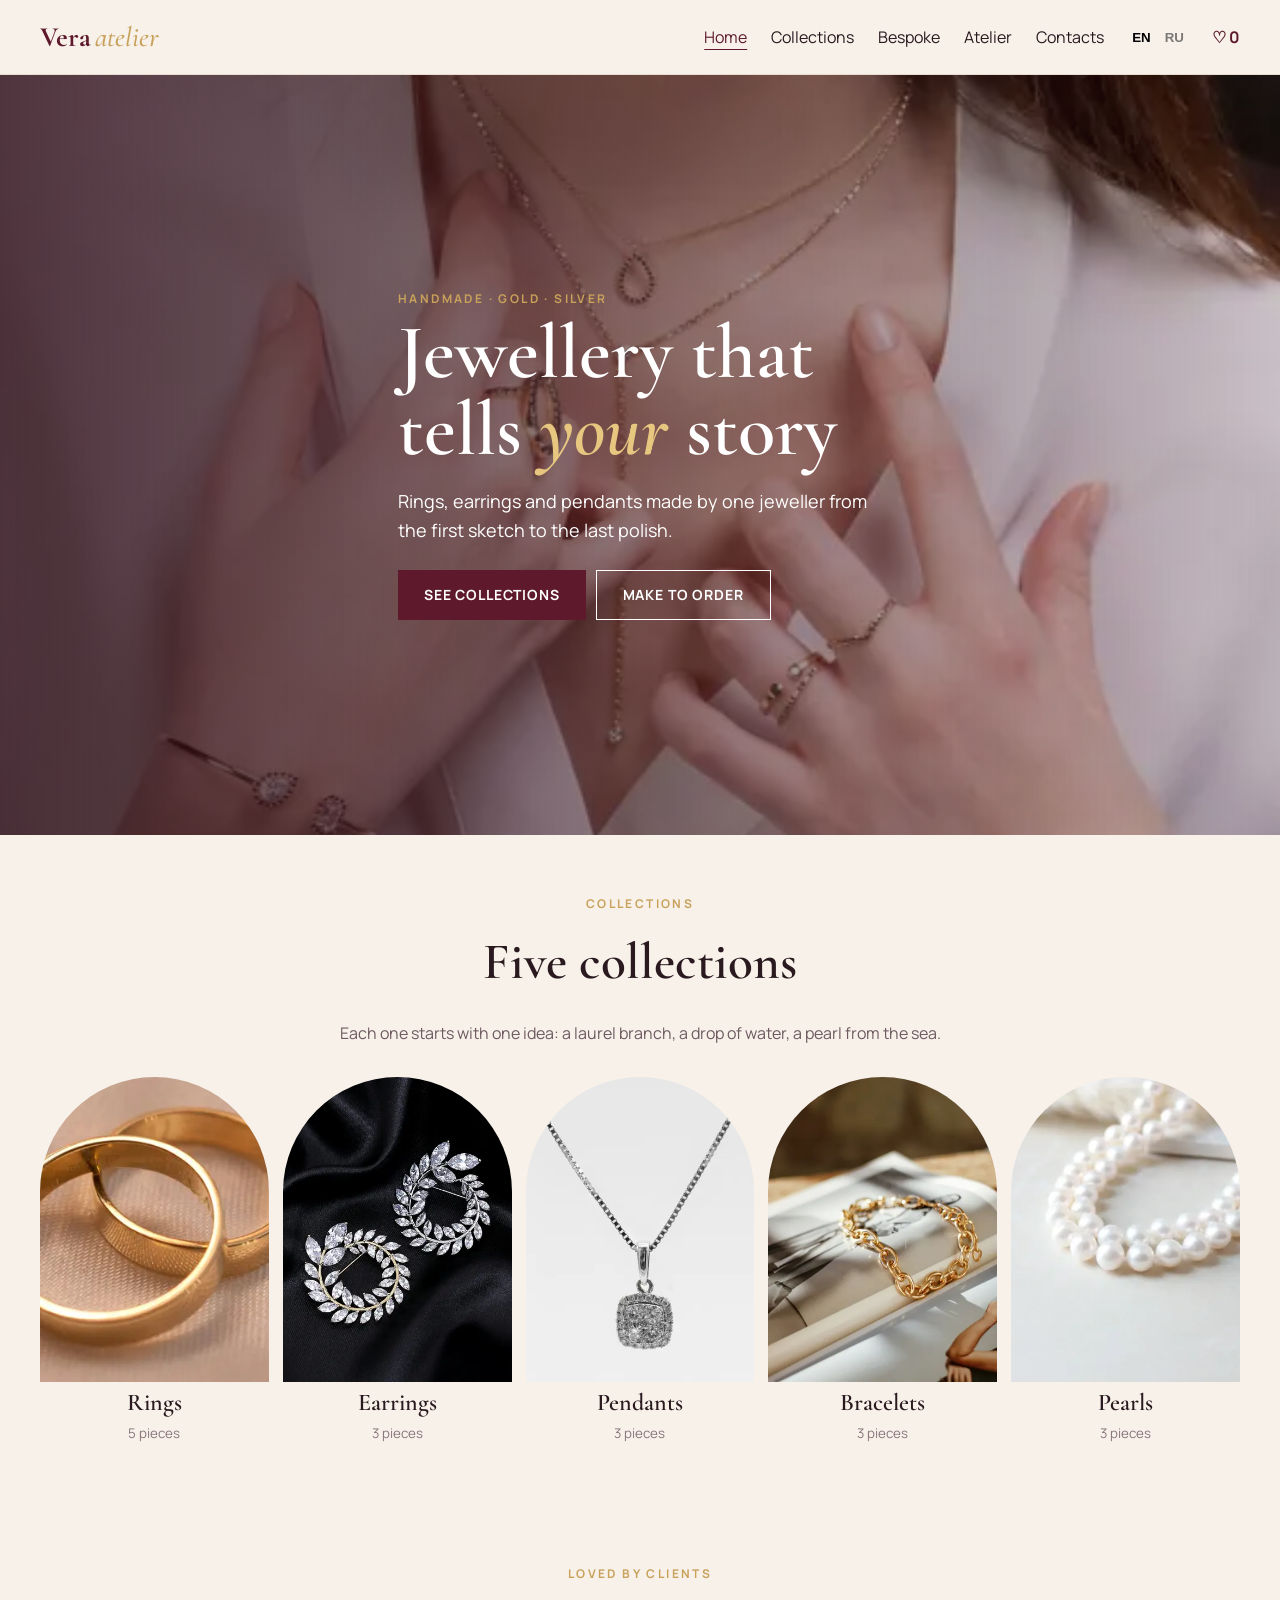
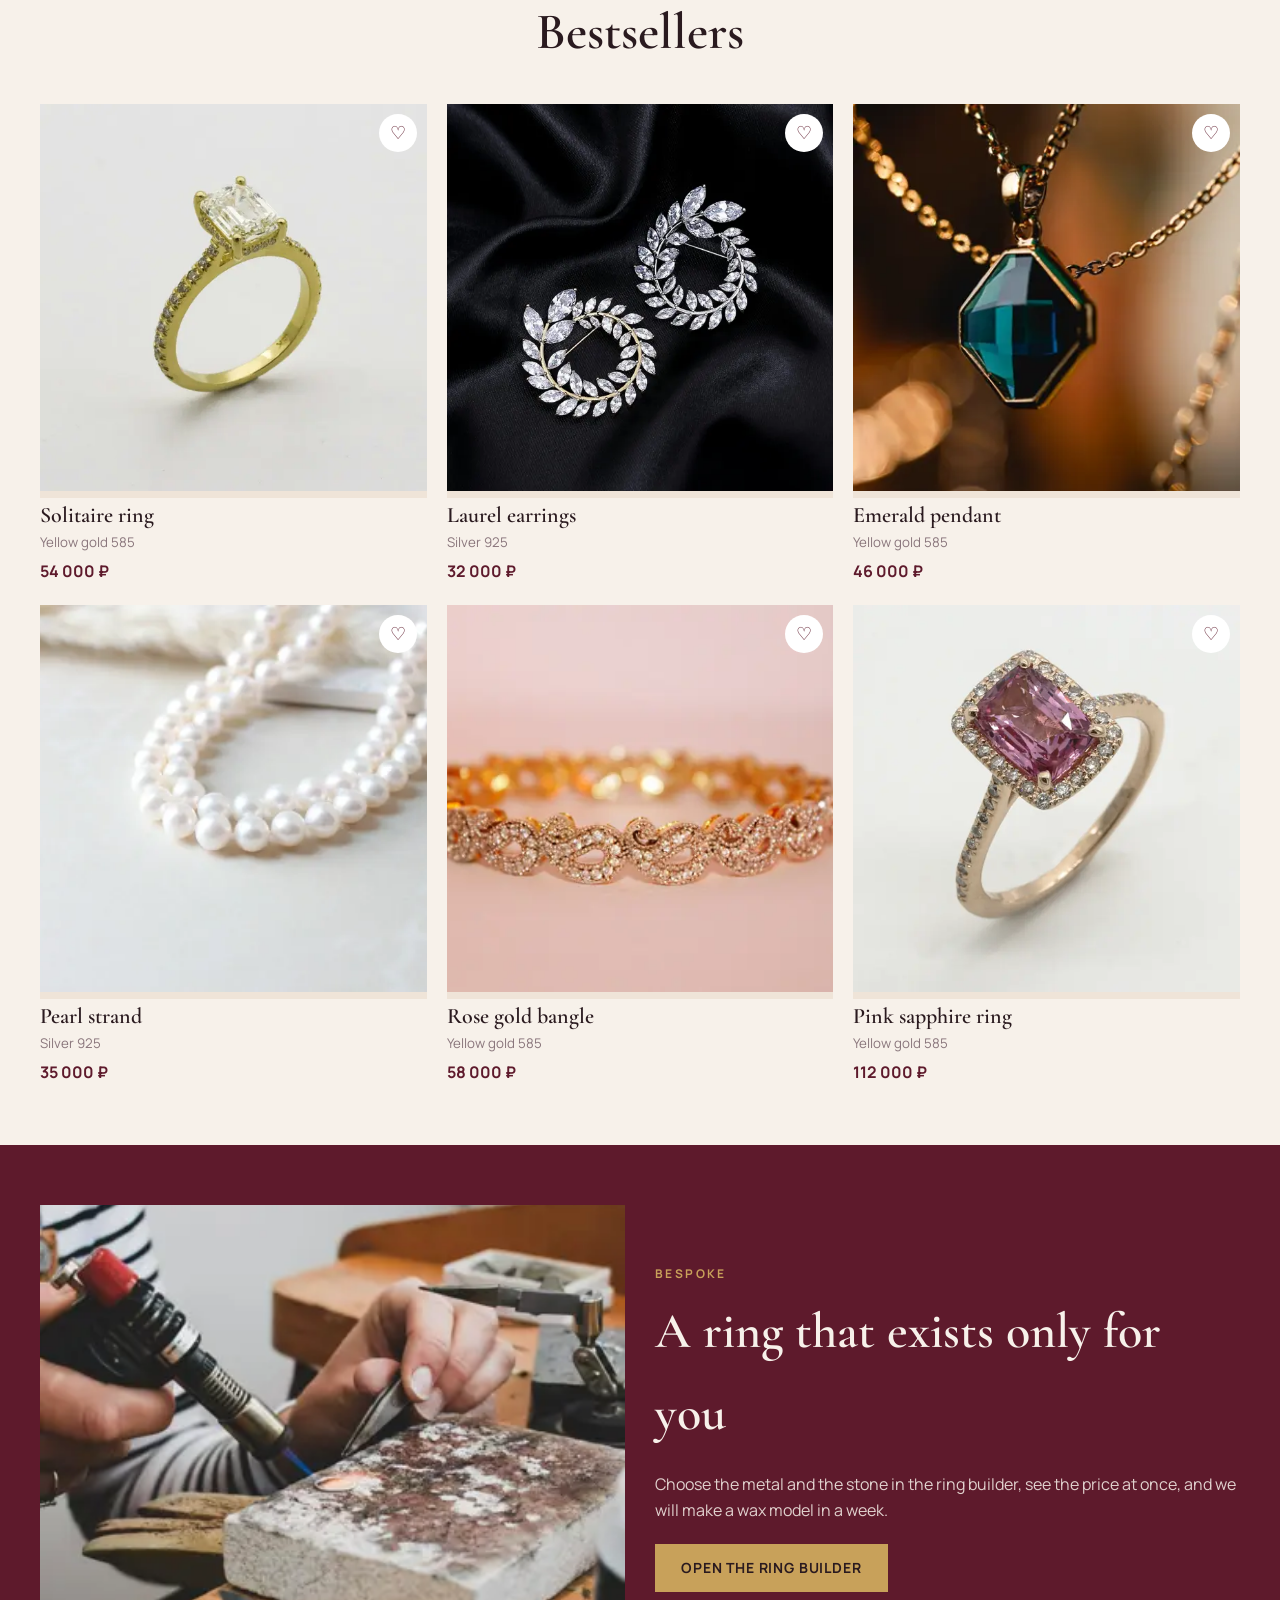
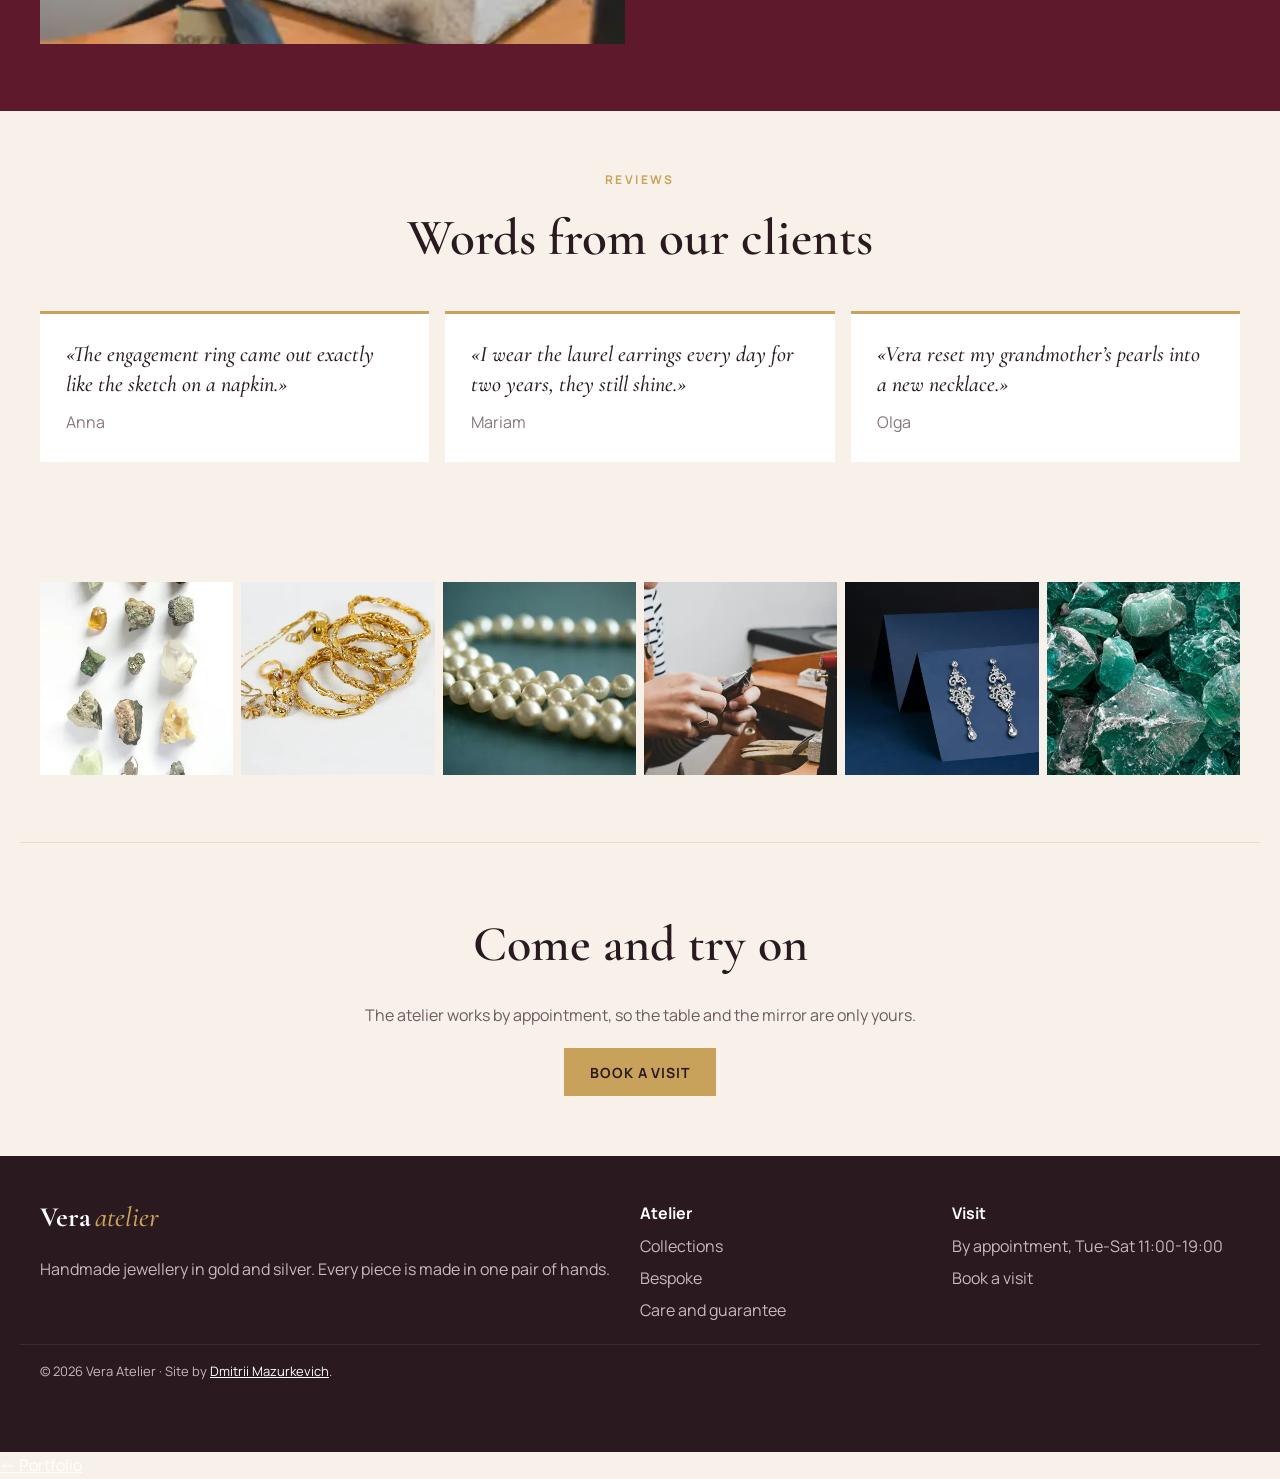
==== index.html @ b7c0e5fa "Site files, README and preview" ====
<!DOCTYPE html>
<html lang="en">
<head>
<meta charset="utf-8">
<meta name="viewport" content="width=device-width, initial-scale=1">
<meta name="robots" content="noindex">
<title data-t="k54">Vera Atelier - handmade jewellery</title>
<link rel="preconnect" href="https://fonts.googleapis.com"><link rel="preconnect" href="https://fonts.gstatic.com" crossorigin>
<link rel="stylesheet" href="https://fonts.googleapis.com/css2?family=Cormorant+Garamond:ital,wght@0,500;0,600;0,700;1,500&family=Manrope:wght@400;500;700&display=swap">
<link rel="stylesheet" href="https://dmitrii-mazurkevich.github.io/landing-page-templates/_kit/kit.css">
<link rel="stylesheet" href="style.css">
<script>(function(){var d=document.documentElement,l=null,m=location.search.match(/[?&]lang=(en|ru)/);if(m)l=m[1];if(!l){try{l=localStorage.getItem('tpl-lang');}catch(e){}}if(l!=='en'&&l!=='ru')l=/^ru/i.test(navigator.language||'')?'ru':'en';d.setAttribute('data-lang',l);if(l==='ru')d.className+=' i18n-pending';})();</script>
</head>
<body>
<header class="hd"><div class="w hd__in"><a class="logo" href="index.html">Vera<i>atelier</i></a><nav class="nav" data-nav><a href="index.html" aria-current="page"><span data-t="k55">Home</span></a><a href="collections.html"><span data-t="k56">Collections</span></a><a href="bespoke.html"><span data-t="k57">Bespoke</span></a><a href="about.html"><span data-t="k58">Atelier</span></a><a href="contacts.html"><span data-t="k59">Contacts</span></a></nav><div class="lang" role="group" aria-label="Language"><button type="button" data-lang="en" aria-pressed="true">EN</button><button type="button" data-lang="ru" aria-pressed="false">RU</button></div><a class="bag" href="collections.html" aria-label="Wishlist" data-ta="aria-label:k60">♡ <b data-fav-n>0</b></a><button class="burger" type="button" data-burger aria-expanded="false" aria-label="Menu" data-ta="aria-label:k61"><span></span></button></div></header>
<main>
<section class="hero"><div class="hero__im"><img src="img/je-engage-0.webp" srcset="img/je-engage-0-sm.webp 560w, img/je-engage-0.webp 1100w" sizes="(min-width: 900px) 40vw, 90vw" alt="" decoding="async"></div><div class="w hero__tx rv"><p class="kick" data-t="k1">handmade · gold · silver</p><h1 data-th="k2">Jewellery that tells <em>your</em> story</h1><p data-t="k3">Rings, earrings and pendants made by one jeweller from the first sketch to the last polish.</p><div class="row"><a class="btn" href="collections.html"><span data-t="k4">See collections</span></a><a class="btn btn--line" href="bespoke.html"><span data-t="k5">Make to order</span></a></div></div></section>
<section class="w sec"><div class="st"><p class="kick" data-t="k6">collections</p><h2 data-t="k7">Five collections</h2><p data-t="k8">Each one starts with one idea: a laurel branch, a drop of water, a pearl from the sea.</p></div>
  <div class="cols5"><a class="col rv" href="collections.html#rings"><img src="img/je-ring-0-sm.webp" alt="" loading="lazy" decoding="async"><b data-t="k9">Rings</b><small>5 <span data-t="k10">pieces</span></small></a><a class="col rv d1" href="collections.html#earrings"><img src="img/je-earrings-0-sm.webp" alt="" loading="lazy" decoding="async"><b data-t="k11">Earrings</b><small>3 <span data-t="k12">pieces</span></small></a><a class="col rv d2" href="collections.html#pendants"><img src="img/je-pendant-0-sm.webp" alt="" loading="lazy" decoding="async"><b data-t="k13">Pendants</b><small>3 <span data-t="k14">pieces</span></small></a><a class="col rv d3" href="collections.html#bracelets"><img src="img/je-bracelet-0-sm.webp" alt="" loading="lazy" decoding="async"><b data-t="k15">Bracelets</b><small>3 <span data-t="k16">pieces</span></small></a><a class="col rv d3" href="collections.html#pearls"><img src="img/je-pearl-0-sm.webp" alt="" loading="lazy" decoding="async"><b data-t="k17">Pearls</b><small>3 <span data-t="k18">pieces</span></small></a></div></section>
<section class="w sec"><div class="st"><p class="kick" data-t="k19">loved by clients</p><h2 data-t="k20">Bestsellers</h2></div><div class="jgrid"><a class="jc rv" href="product.html?id=r2" data-type="rings" data-metal="gold" data-price="54000"><span class="jc__im"><img src="img/je-ring-1-sm.webp" alt="" loading="lazy" decoding="async"><button type="button" data-fav="r2" aria-label="To wishlist" data-ta="aria-label:k21">♡</button></span><b data-t="k22">Solitaire ring</b><small><span data-t="k23">Yellow gold 585</span></small><em>54 000 ₽</em></a><a class="jc rv d1" href="product.html?id=e1" data-type="earrings" data-metal="silver" data-price="32000"><span class="jc__im"><img src="img/je-earrings-0-sm.webp" alt="" loading="lazy" decoding="async"><button type="button" data-fav="e1" aria-label="To wishlist" data-ta="aria-label:k24">♡</button></span><b data-t="k25">Laurel earrings</b><small><span data-t="k26">Silver 925</span></small><em>32 000 ₽</em></a><a class="jc rv d2" href="product.html?id=p2" data-type="pendants" data-metal="gold" data-price="46000"><span class="jc__im"><img src="img/je-pendant-1-sm.webp" alt="" loading="lazy" decoding="async"><button type="button" data-fav="p2" aria-label="To wishlist" data-ta="aria-label:k27">♡</button></span><b data-t="k28">Emerald pendant</b><small><span data-t="k29">Yellow gold 585</span></small><em>46 000 ₽</em></a><a class="jc rv" href="product.html?id=n1" data-type="pearls" data-metal="silver" data-price="35000"><span class="jc__im"><img src="img/je-pearl-0-sm.webp" alt="" loading="lazy" decoding="async"><button type="button" data-fav="n1" aria-label="To wishlist" data-ta="aria-label:k30">♡</button></span><b data-t="k31">Pearl strand</b><small><span data-t="k32">Silver 925</span></small><em>35 000 ₽</em></a><a class="jc rv d1" href="product.html?id=b3" data-type="bracelets" data-metal="gold" data-price="58000"><span class="jc__im"><img src="img/je-bracelet-2-sm.webp" alt="" loading="lazy" decoding="async"><button type="button" data-fav="b3" aria-label="To wishlist" data-ta="aria-label:k33">♡</button></span><b data-t="k34">Rose gold bangle</b><small><span data-t="k35">Yellow gold 585</span></small><em>58 000 ₽</em></a><a class="jc rv d2" href="product.html?id=r5" data-type="rings" data-metal="gold" data-price="112000"><span class="jc__im"><img src="img/je-engage-2-sm.webp" alt="" loading="lazy" decoding="async"><button type="button" data-fav="r5" aria-label="To wishlist" data-ta="aria-label:k36">♡</button></span><b data-t="k37">Pink sapphire ring</b><small><span data-t="k38">Yellow gold 585</span></small><em>112 000 ₽</em></a></div></section>
<section class="band"><div class="w band__in"><div class="rv"><img src="img/je-bench-1.webp" srcset="img/je-bench-1-sm.webp 560w, img/je-bench-1.webp 1100w" sizes="(min-width: 900px) 40vw, 90vw" alt="" loading="lazy" decoding="async"></div><div class="rv d1"><p class="kick" data-t="k39">bespoke</p><h2 data-t="k40">A ring that exists only for you</h2><p data-t="k41">Choose the metal and the stone in the ring builder, see the price at once, and we will make a wax model in a week.</p><a class="btn btn--gold" href="bespoke.html"><span data-t="k42">Open the ring builder</span></a></div></div></section>
<section class="w sec"><div class="st"><p class="kick" data-t="k43">reviews</p><h2 data-t="k44">Words from our clients</h2></div><div class="revs"><blockquote class="rv"><p data-t="k45">«The engagement ring came out exactly like the sketch on a napkin.»</p><cite><span data-t="k46">Anna</span></cite></blockquote><blockquote class="rv d1"><p data-t="k47">«I wear the laurel earrings every day for two years, they still shine.»</p><cite><span data-t="k48">Mariam</span></cite></blockquote><blockquote class="rv d2"><p data-t="k49">«Vera reset my grandmother’s pearls into a new necklace.»</p><cite><span data-t="k50">Olga</span></cite></blockquote></div></section>
<section class="w sec"><div class="insta"><div class="rv"><img src="img/je-gems-0-sm.webp" alt="" loading="lazy" decoding="async"></div><div class="rv d1"><img src="img/je-ring-2-sm.webp" alt="" loading="lazy" decoding="async"></div><div class="rv d2"><img src="img/je-pearl-1-sm.webp" alt="" loading="lazy" decoding="async"></div><div class="rv"><img src="img/je-bench-0-sm.webp" alt="" loading="lazy" decoding="async"></div><div class="rv d1"><img src="img/je-earrings-2-sm.webp" alt="" loading="lazy" decoding="async"></div><div class="rv d2"><img src="img/je-gems-1-sm.webp" alt="" loading="lazy" decoding="async"></div></div></section>
<section class="w cta rv"><h2 data-t="k51">Come and try on</h2><p data-t="k52">The atelier works by appointment, so the table and the mirror are only yours.</p><button class="btn btn--gold" type="button" data-open="#visit"><span data-t="k53">Book a visit</span></button></section></main>
<footer class="ft"><div class="w ft__in"><div><a class="logo" href="index.html">Vera<i>atelier</i></a><p data-t="k62">Handmade jewellery in gold and silver. Every piece is made in one pair of hands.</p></div>
  <div><b data-t="k63">Atelier</b><a href="collections.html"><span data-t="k64">Collections</span></a><a href="bespoke.html"><span data-t="k65">Bespoke</span></a><a href="about.html#care"><span data-t="k66">Care and guarantee</span></a></div>
  <div><b data-t="k67">Visit</b><span><span data-t="k68">By appointment, Tue-Sat 11:00-19:00</span></span><a href="contacts.html"><span data-t="k69">Book a visit</span></a></div></div>
  <div class="w ft__cp">© 2026 Vera Atelier · <span data-th="k70">Site by <a href="https://github.com/dmitrii-mazurkevich">Dmitrii Mazurkevich</a>.</span></div></footer>
<dialog class="mdl" id="visit"><div class="mdl__in"><button class="mdl__x" type="button" data-close aria-label="×">×</button><p class="mdl__t" data-t="k71">Book a visit to the atelier</p><p class="mdl__s" data-t="k72">We will call back and pick a time. You can try on any piece from the collections.</p><form class="fm" data-form><div class="fm" data-hide-sent><label><span><span data-t="k73">Phone, Telegram or email</span> *</span><input name="c" required></label><label><span><span data-t="k74">Comment</span> <small><span data-t="k75">optional</span></small></span><textarea name="m" rows="3"></textarea></label><button class="btn" type="submit"><span data-t="k76">Book</span></button></div><p data-ok hidden><span data-t="k77">Thank you! Your request has been received.</span></p></form></div></dialog>
<div class="toast" data-toast role="status"></div>
<a class="pf-back" href="https://github.com/dmitrii-mazurkevich"><span data-t="k78">← Portfolio</span></a>
<script>window.TPL_RU = {"k1":"ручная работа · золото · серебро","k2":"Украшения, которые рассказывают <em>вашу</em> историю","k3":"Кольца, серьги и подвески, которые делает один мастер от первого эскиза до последней полировки.","k4":"Смотреть коллекции","k5":"Сделать на заказ","k6":"коллекции","k7":"Пять коллекций","k8":"Каждая начинается с одной идеи: лавровой ветви, капли воды, жемчужины из моря.","k9":"Кольца","k10":"изделий","k11":"Серьги","k12":"изделий","k13":"Подвески","k14":"изделий","k15":"Браслеты","k16":"изделий","k17":"Жемчуг","k18":"изделий","k19":"любимое клиентами","k20":"Бестселлеры","k21":"В избранное","k22":"Кольцо-солитер","k23":"Жёлтое золото 585","k24":"В избранное","k25":"Серьги «Лавр»","k26":"Серебро 925","k27":"В избранное","k28":"Подвеска с изумрудом","k29":"Жёлтое золото 585","k30":"В избранное","k31":"Нить жемчуга","k32":"Серебро 925","k33":"В избранное","k34":"Браслет из розового золота","k35":"Жёлтое золото 585","k36":"В избранное","k37":"Кольцо с розовым сапфиром","k38":"Жёлтое золото 585","k39":"на заказ","k40":"Кольцо, которое существует только для вас","k41":"Выберите металл и камень в конструкторе, сразу увидите цену, а через неделю мы сделаем восковую модель.","k42":"Открыть конструктор кольца","k43":"отзывы","k44":"Слова наших клиентов","k45":"«Помолвочное кольцо получилось точно как эскиз на салфетке.»","k46":"Анна","k47":"«Ношу серьги «Лавр» каждый день два года, они всё так же блестят.»","k48":"Мариам","k49":"«Вера пересобрала бабушкин жемчуг в новое колье.»","k50":"Ольга","k51":"Приходите примерить","k52":"Мастерская работает по записи, поэтому стол и зеркало только ваши.","k53":"Записаться","k54":"Vera Atelier - украшения ручной работы","k55":"Главная","k56":"Коллекции","k57":"На заказ","k58":"Мастерская","k59":"Контакты","k60":"Избранное","k61":"Меню","k62":"Ювелирные украшения ручной работы из золота и серебра. Каждое изделие делают одни руки.","k63":"Мастерская","k64":"Коллекции","k65":"На заказ","k66":"Уход и гарантия","k67":"Приходите","k68":"По записи, Вт-Сб 11:00-19:00","k69":"Записаться","k70":"Сайт сделал <a href=\"https://github.com/dmitrii-mazurkevich\">Дмитрий Мазуркевич</a>.","k71":"Запись в мастерскую","k72":"Перезвоним и подберём время. Можно примерить любое изделие из коллекций.","k73":"Телефон, Telegram или почта","k74":"Комментарий","k75":"необязательно","k76":"Записаться","k77":"Спасибо! Заявка принята.","k78":"← Портфолио"};window.JW = [{"id":"r1","img":"je-ring-0","type":"rings","metal":"gold","en":"Twin wedding bands","ru":"Парные обручальные кольца","price":68000},{"id":"r2","img":"je-ring-1","type":"rings","metal":"gold","en":"Solitaire ring","ru":"Кольцо-солитер","price":54000},{"id":"r3","img":"je-ring-2","type":"rings","metal":"gold","en":"Stack of thin rings","ru":"Набор тонких колец","price":26000},{"id":"r4","img":"je-engage-1","type":"rings","metal":"white","en":"Halo ring","ru":"Кольцо с ореолом","price":89000},{"id":"r5","img":"je-engage-2","type":"rings","metal":"gold","en":"Pink sapphire ring","ru":"Кольцо с розовым сапфиром","price":112000},{"id":"e1","img":"je-earrings-0","type":"earrings","metal":"silver","en":"Laurel earrings","ru":"Серьги «Лавр»","price":32000},{"id":"e2","img":"je-earrings-1","type":"earrings","metal":"silver","en":"Drop earrings with stones","ru":"Серьги-капли с камнями","price":41000},{"id":"e3","img":"je-earrings-2","type":"earrings","metal":"silver","en":"Chandelier earrings","ru":"Серьги-люстры","price":38000},{"id":"p1","img":"je-pendant-0","type":"pendants","metal":"silver","en":"Square pendant","ru":"Квадратная подвеска","price":18000},{"id":"p2","img":"je-pendant-1","type":"pendants","metal":"gold","en":"Emerald pendant","ru":"Подвеска с изумрудом","price":46000},{"id":"p3","img":"je-pendant-2","type":"pendants","metal":"silver","en":"Heart pendant","ru":"Подвеска-сердце","price":12000},{"id":"b1","img":"je-bracelet-0","type":"bracelets","metal":"gold","en":"Chain bracelet","ru":"Браслет-цепь","price":39000},{"id":"b2","img":"je-bracelet-1","type":"bracelets","metal":"gold","en":"Thin gold bracelet","ru":"Тонкий золотой браслет","price":24000},{"id":"b3","img":"je-bracelet-2","type":"bracelets","metal":"gold","en":"Rose gold bangle","ru":"Браслет из розового золота","price":58000},{"id":"n1","img":"je-pearl-0","type":"pearls","metal":"silver","en":"Pearl strand","ru":"Нить жемчуга","price":35000},{"id":"n2","img":"je-pearl-1","type":"pearls","metal":"silver","en":"Double pearl necklace","ru":"Двойное жемчужное колье","price":63000},{"id":"n3","img":"je-pearl-2","type":"pearls","metal":"gold","en":"Pearl necklace in a gift box","ru":"Жемчужное колье в шкатулке","price":49000}];</script>
<script src="https://dmitrii-mazurkevich.github.io/landing-page-templates/_kit/kit.js" defer></script>
<script src="site.js" defer></script>
</body>
</html>
---- style.css ----
body { margin: 0; background: #F7F1EA; color: #2A1A1F; font: 400 16px/1.65 Manrope, sans-serif; } h1, h2, h3 { font-family: "Cormorant Garamond", serif; font-weight: 600; margin: 0; }
.w { max-width: 1200px; margin: 0 auto; padding-inline: 20px; } a { color: inherit; }
.hd { position: sticky; top: 0; z-index: 30; background: rgba(247,241,234,.94); backdrop-filter: blur(8px); border-bottom: 1px solid #E7DCCF; } .hd__in { display: flex; align-items: center; gap: 22px; min-height: 74px; position: relative; }
.logo { font: 700 28px "Cormorant Garamond"; text-decoration: none; color: #5E1A2C; } .logo i { font-weight: 500; color: #C8A15A; margin-left: 4px; } .nav { display: none; gap: 24px; margin-left: auto; } .nav a { text-decoration: none; } .nav a:hover, .nav a[aria-current] { color: #5E1A2C; text-decoration: underline; text-underline-offset: 6px; }
.lang { display: flex; gap: 2px; margin-left: auto; } .lang button { border: 0; background: none; opacity: .5; font-weight: 700; cursor: pointer; } .lang button[aria-pressed="true"] { opacity: 1; } .bag { text-decoration: none; font-weight: 700; color: #5E1A2C; }
.burger { width: 42px; height: 42px; border: 1px solid #5E1A2C; background: none; display: grid; place-items: center; cursor: pointer; } .burger span { width: 16px; height: 2px; background: #5E1A2C; box-shadow: 0 5px 0 #5E1A2C, 0 -5px 0 #5E1A2C; }
@media (min-width: 960px) { .nav { display: flex; } .lang { margin-left: 0; } .burger { display: none; } } @media (max-width: 959px) { .nav.is-open { display: grid; position: absolute; top: 100%; left: 0; right: 0; background: #F7F1EA; padding: 16px 20px; } }
.btn { display: inline-flex; align-items: center; justify-content: center; min-height: 48px; padding: 0 26px; border: 0; background: #5E1A2C; color: #fff; text-decoration: none; font: 700 14px Manrope; letter-spacing: .06em; text-transform: uppercase; cursor: pointer; transition: transform .2s, background .2s; } .btn:hover { transform: translateY(-2px); background: #7A2539; }
.btn--line { background: transparent; color: #5E1A2C; border: 1px solid #5E1A2C; } .btn--line:hover { background: #5E1A2C; color: #fff; } .btn--gold { background: #C8A15A; color: #2A1A1F; } .btn--gold:hover { background: #D9B46C; }
.kick { font: 700 12px Manrope; letter-spacing: .2em; text-transform: uppercase; color: #C8A15A; margin: 0 0 8px; }
.hero { position: relative; min-height: min(86vh, 760px); display: grid; align-items: center; isolation: isolate; color: #fff; overflow: hidden; } .hero__im { position: absolute; inset: 0; z-index: -1; } .hero__im img { width: 100%; height: 100%; object-fit: cover; animation: zoom 16s ease-out both; } .hero__im::after { content: ""; position: absolute; inset: 0; background: linear-gradient(90deg, rgba(42,10,20,.82), rgba(42,10,20,.2)); }
@keyframes zoom { from { transform: scale(1.12); } } .hero h1 { font-size: clamp(42px, 6vw, 84px); line-height: 1; max-width: 13ch; margin-bottom: 16px; } .hero h1 em { color: #E7C680; } .hero p:not(.kick) { max-width: 44ch; font-size: 18px; margin-bottom: 24px; } .row { display: flex; flex-wrap: wrap; gap: 10px; } .hero .btn--line { color: #fff; border-color: #fff; }
.sec { padding-block: 60px; } .st { text-align: center; max-width: 640px; margin: 0 auto 30px; } .st h2 { font-size: clamp(32px, 4vw, 52px); } .st p:not(.kick) { color: #6E5A60; }
.cols5 { display: grid; gap: 14px; grid-template-columns: repeat(2, 1fr); } @media (min-width: 900px) { .cols5 { grid-template-columns: repeat(5, 1fr); } } .col { text-decoration: none; text-align: center; display: grid; gap: 6px; } .col img { width: 100%; aspect-ratio: 3 / 4; object-fit: cover; border-radius: 200px 200px 0 0; transition: transform .6s, border-radius .6s; } .col:hover img { transform: translateY(-6px); border-radius: 0; } .col b { font: 600 24px "Cormorant Garamond"; } .col small { color: #8A767C; }
.jgrid { display: grid; gap: 20px; grid-template-columns: repeat(2, minmax(0, 1fr)); } @media (min-width: 900px) { .jgrid { grid-template-columns: repeat(3, minmax(0, 1fr)); } }
.jc { text-decoration: none; display: grid; gap: 4px; } .jc[hidden] { display: none; } .jc__im { position: relative; overflow: hidden; background: #EFE4D8; } .jc__im img { width: 100%; aspect-ratio: 1; object-fit: cover; transition: transform .8s; } .jc:hover .jc__im img { transform: scale(1.07); }
.jc__im button { position: absolute; top: 10px; right: 10px; width: 38px; height: 38px; border-radius: 50%; border: 0; background: #fff; color: #5E1A2C; font-size: 18px; cursor: pointer; } .jc__im button[aria-pressed="true"] { background: #5E1A2C; color: #fff; } .jc b { font: 600 22px "Cormorant Garamond"; } .jc small { color: #8A767C; } .jc em { font-style: normal; font-weight: 700; color: #5E1A2C; }
.band { background: #5E1A2C; color: #F7F1EA; } .band__in { display: grid; gap: 30px; align-items: center; padding-block: 60px; } @media (min-width: 900px) { .band__in { grid-template-columns: 1fr 1fr; } } .band img { width: 100%; aspect-ratio: 4 / 3; object-fit: cover; } .band h2 { font-size: clamp(32px, 4vw, 50px); margin-bottom: 12px; } .band p:not(.kick) { opacity: .85; margin-bottom: 20px; }
.revs { display: grid; gap: 16px; } @media (min-width: 900px) { .revs { grid-template-columns: repeat(3, 1fr); } } .revs blockquote { margin: 0; background: #fff; padding: 26px; border-top: 3px solid #C8A15A; } .revs p { font: 500 italic 22px/1.35 "Cormorant Garamond"; margin: 0 0 10px; } .revs cite { font-style: normal; color: #8A767C; }
.insta { display: grid; gap: 8px; grid-template-columns: repeat(3, 1fr); } @media (min-width: 900px) { .insta { grid-template-columns: repeat(6, 1fr); } } .insta div { overflow: hidden; } .insta img { width: 100%; aspect-ratio: 1; object-fit: cover; transition: transform .6s, filter .6s; } .insta div:hover img { transform: scale(1.1); filter: saturate(1.3); }
.cta { text-align: center; padding-block: 60px; border-top: 1px solid #E7DCCF; } .cta h2 { font-size: clamp(32px, 4vw, 50px); } .cta p { color: #6E5A60; margin-bottom: 20px; }
.phead { background: #5E1A2C; color: #F7F1EA; padding-block: 56px; text-align: center; } .phead h1 { font-size: clamp(40px, 5vw, 64px); } .phead p { opacity: .85; max-width: 56ch; margin: 8px auto 0; }
.fbar { display: flex; flex-wrap: wrap; gap: 12px; justify-content: space-between; margin-bottom: 22px; } .chips { display: flex; flex-wrap: wrap; gap: 6px; } .chips button { border: 1px solid #5E1A2C; background: none; padding: 7px 14px; cursor: pointer; font: 600 14px Manrope; color: #5E1A2C; } .chips button[aria-pressed="true"] { background: #5E1A2C; color: #fff; }
.fbar__r { display: flex; flex-wrap: wrap; gap: 10px; align-items: center; } .fbar select { padding: 9px; border: 1px solid #D9CBBE; background: #fff; font: inherit; } .chk { display: flex; gap: 6px; align-items: center; } .none { text-align: center; color: #8A767C; }
.crumbs { display: flex; flex-wrap: wrap; gap: 6px; padding-top: 18px; font-size: 14px; color: #8A767C; } .crumbs a { text-decoration: none; } .crumbs a::after { content: " /"; }
.pp { display: grid; gap: 30px; padding-block: 20px 40px; } @media (min-width: 900px) { .pp { grid-template-columns: 1.1fr 1fr; } } .pp__gal { display: grid; gap: 14px; } .pp__im img { width: 100%; aspect-ratio: 1; object-fit: cover; } .pp__ring { display: grid; justify-items: center; background: #fff; padding: 14px; } .pp__ring small { color: #8A767C; }
.ring { width: 200px; height: 200px; } .pp__info { display: grid; gap: 14px; align-content: start; } .pp__info h1 { font-size: clamp(34px, 4vw, 52px); line-height: 1.05; } .pp__pr { font: 700 26px Manrope; color: #5E1A2C; margin: 0; transition: transform .3s; } .pp__pr.bump { transform: scale(1.08); } .pp__d { color: #6E5A60; margin: 0; }
.opt { display: grid; gap: 6px; } .opt__v { display: flex; flex-wrap: wrap; gap: 6px; } .opt__v button { border: 1px solid #D9CBBE; background: #fff; padding: 8px 12px; cursor: pointer; font: 600 14px Manrope; transition: .2s; } .opt__v button[aria-pressed="true"] { border-color: #5E1A2C; background: #5E1A2C; color: #fff; } .opt[hidden] { display: none; }
.eng { display: grid; gap: 6px; } .eng input { padding: 11px; border: 1px solid #D9CBBE; font: italic 500 20px "Cormorant Garamond"; }
.acc details { border-bottom: 1px solid #E7DCCF; padding: 12px 0; } .acc summary { cursor: pointer; font-weight: 700; } .acc p { color: #6E5A60; margin: 8px 0 0; }
.builder { display: grid; gap: 30px; grid-template-columns: minmax(0, 1fr); } @media (min-width: 900px) { .builder { grid-template-columns: 1fr 1fr; align-items: start; } } .builder__prev { position: sticky; top: 100px; background: #fff; display: grid; justify-items: center; padding: 30px; } .builder__prev .ring { width: min(340px, 80vw); height: auto; transition: transform .4s; } .builder__prev:hover .ring { transform: rotate(-6deg) scale(1.03); }
.builder__pr { font: 700 30px Manrope; color: #5E1A2C; margin: 10px 0 0; } .builder__f { display: grid; gap: 18px; }
.steps { display: grid; gap: 14px; } @media (min-width: 900px) { .steps { grid-template-columns: repeat(4, 1fr); } } .steps div { background: #fff; padding: 22px; border-top: 3px solid #C8A15A; display: grid; gap: 6px; transition: transform .3s; } .steps div:hover { transform: translateY(-5px); } .steps b { font: 600 24px "Cormorant Garamond"; } .steps span { color: #6E5A60; }
.split { display: grid; gap: 30px; align-items: center; } @media (min-width: 900px) { .split { grid-template-columns: 1fr 1fr; } } .split img { width: 100%; aspect-ratio: 4 / 3; object-fit: cover; } .split h2 { font-size: clamp(30px, 3.6vw, 46px); margin-bottom: 12px; } .split p { color: #6E5A60; } .map-frame { width: 100%; height: 380px; border: 0; }
.gal3 { display: grid; gap: 12px; } @media (min-width: 760px) { .gal3 { grid-template-columns: repeat(3, 1fr); } } .gal3 img { width: 100%; aspect-ratio: 4 / 5; object-fit: cover; }
.fm { display: grid; gap: 12px; } .fm label { display: grid; gap: 4px; font-size: 14px; font-weight: 600; } .fm input, .fm textarea, .fm select { font: inherit; padding: 11px 12px; border: 1px solid #D9CBBE; background: #fff; width: 100%; } .fm small { font-weight: 400; color: #8A767C; } .is-sent [data-hide-sent] { display: none; }
.toast { position: fixed; left: 50%; bottom: 22px; transform: translate(-50%, 20px); background: #5E1A2C; color: #fff; padding: 12px 18px; opacity: 0; transition: .3s; z-index: 90; pointer-events: none; } .toast.on { opacity: 1; transform: translate(-50%, 0); }
.ft { background: #2A1A1F; color: #C9B8BC; } .ft__in { display: grid; gap: 24px; padding-block: 44px 20px; } @media (min-width: 900px) { .ft__in { grid-template-columns: 2fr 1fr 1fr; } } .ft__in > div { display: grid; gap: 6px; align-content: start; } .ft b { color: #fff; } .ft a { text-decoration: none; } .ft .logo { color: #fff; } .ft__cp { border-top: 1px solid #3E2A30; padding-block: 16px 70px; font-size: 13px; } .ft__cp a { color: #fff; text-decoration: underline; } .pf-back { color: #fff !important; }
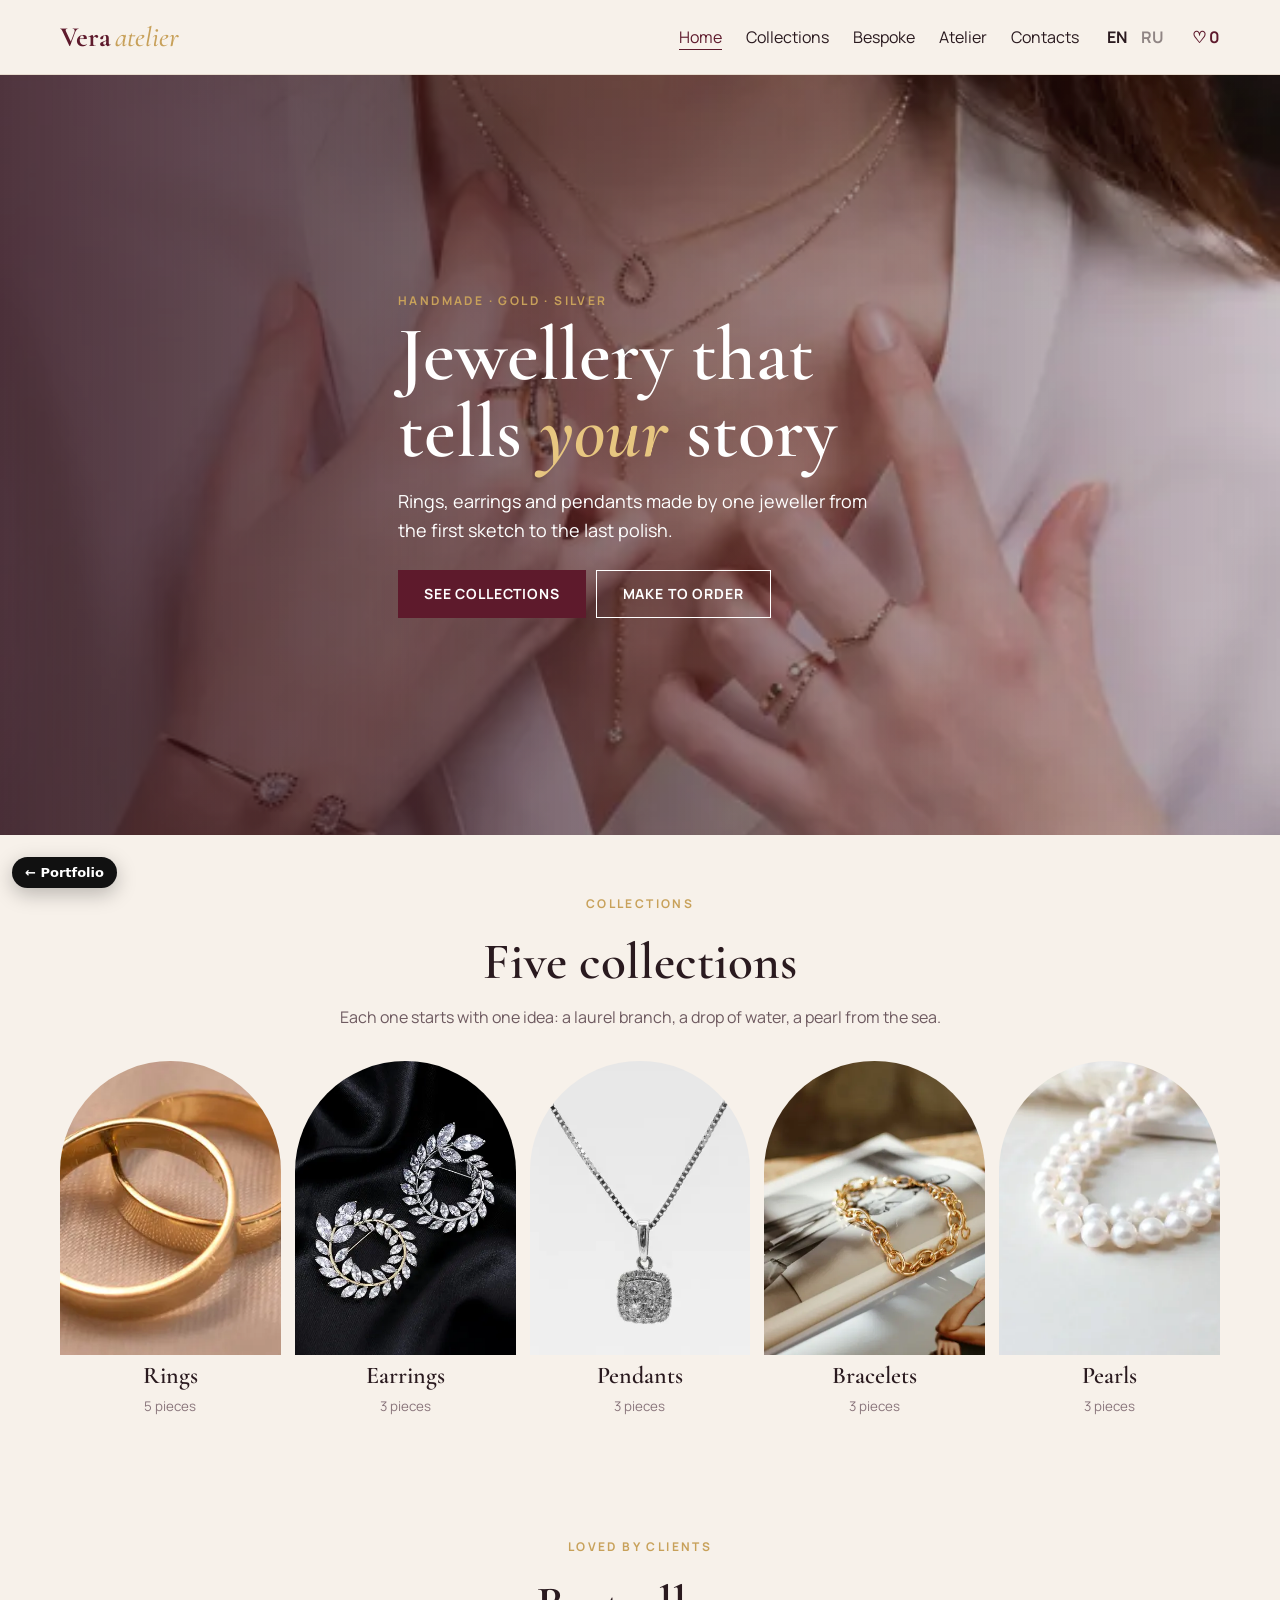
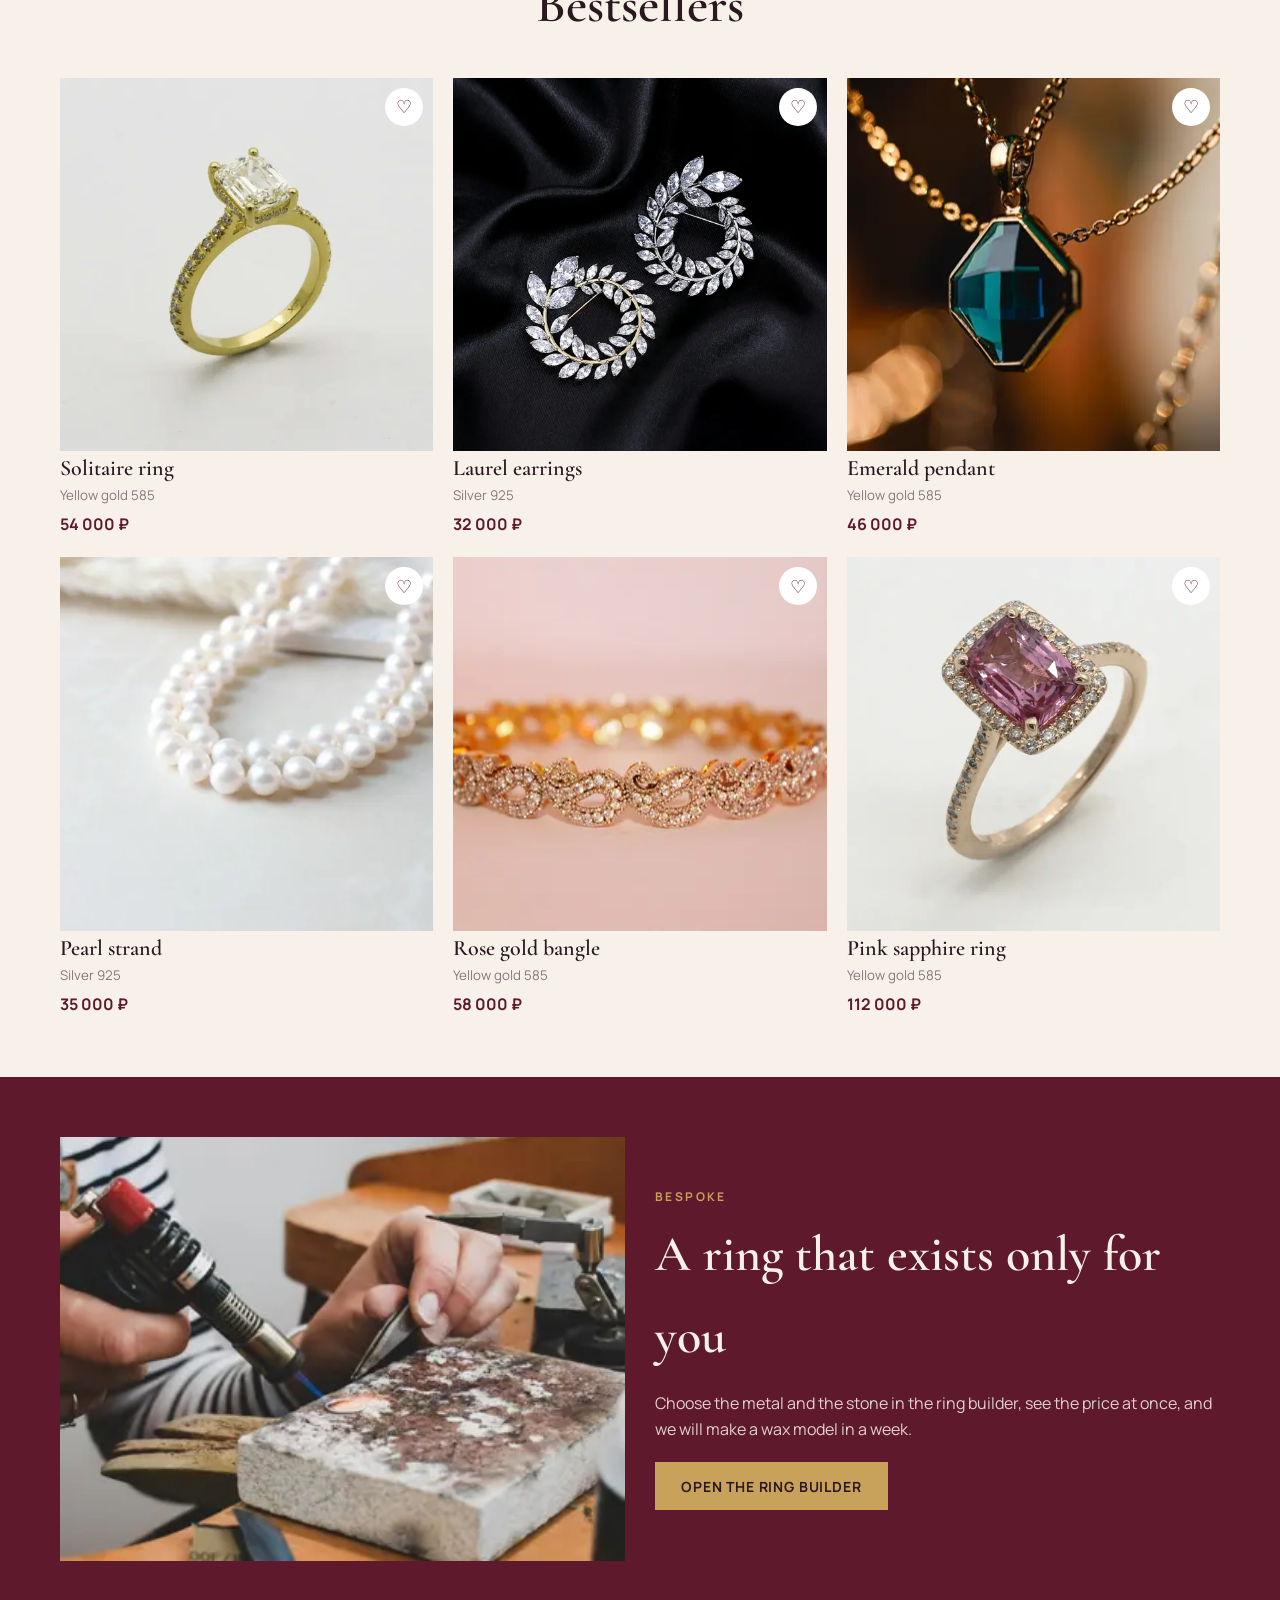
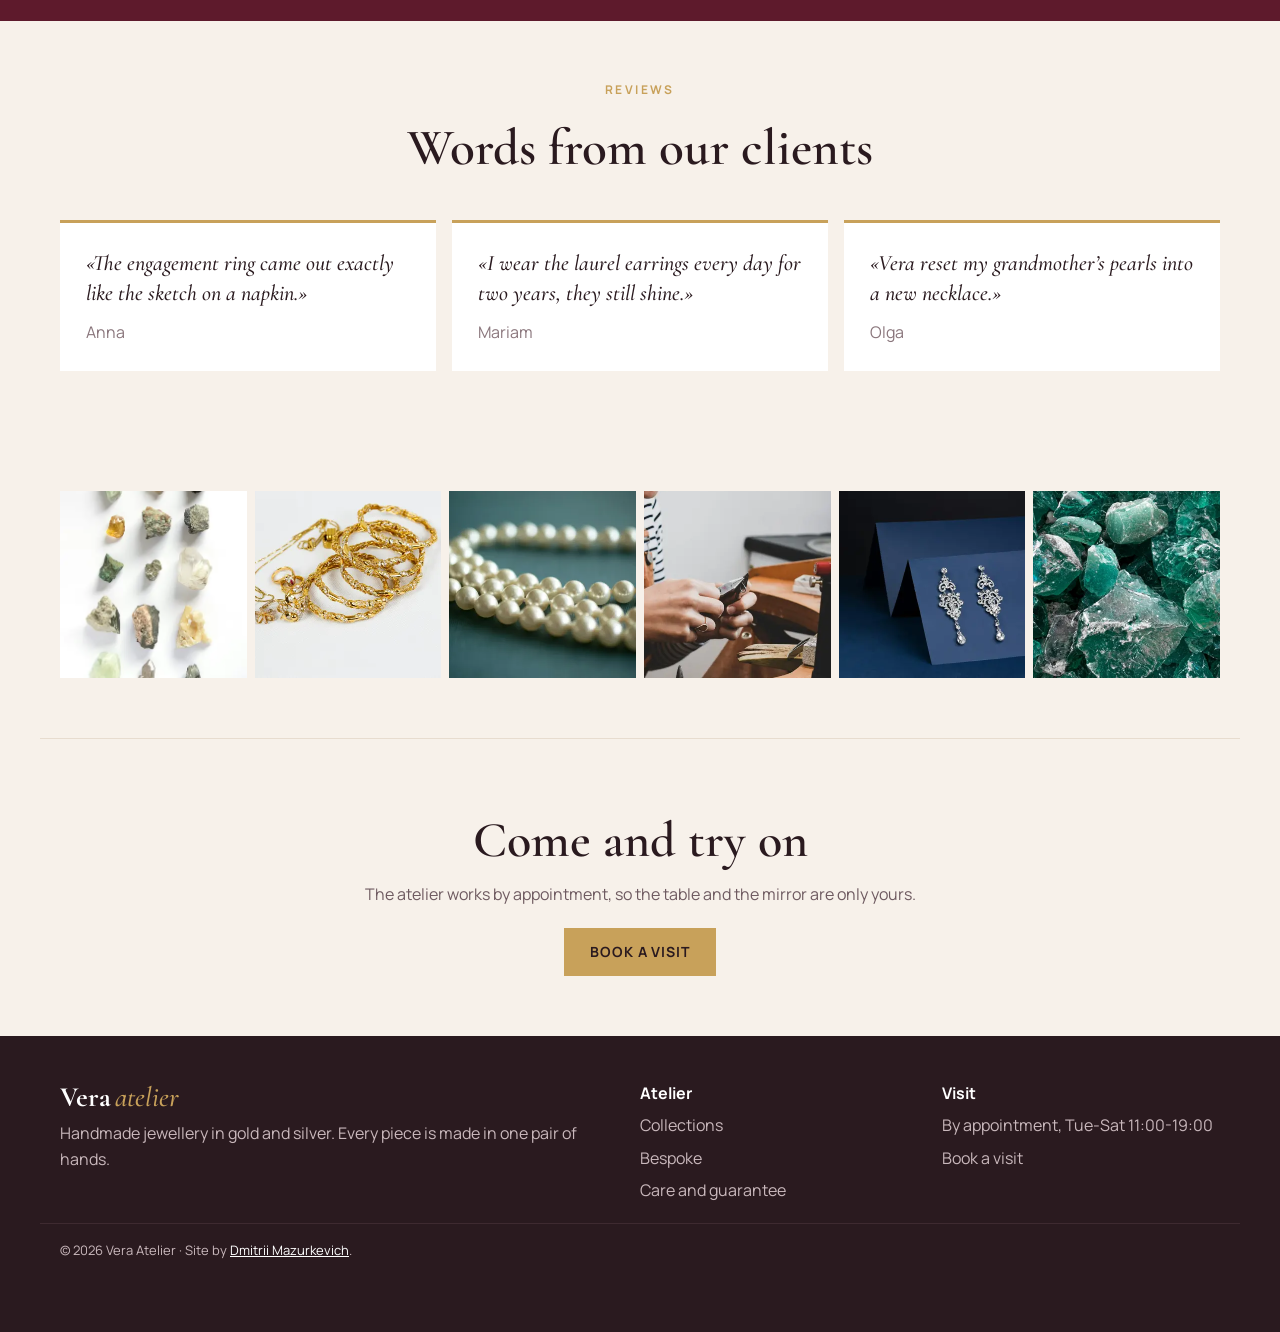
==== commit d28d5a6f: "Site files, README and preview" ====
--- a/index.html
+++ b/index.html
@@ -7,7 +7,7 @@
 <title data-t="k54">Vera Atelier - handmade jewellery</title>
 <link rel="preconnect" href="https://fonts.googleapis.com"><link rel="preconnect" href="https://fonts.gstatic.com" crossorigin>
 <link rel="stylesheet" href="https://fonts.googleapis.com/css2?family=Cormorant+Garamond:ital,wght@0,500;0,600;0,700;1,500&family=Manrope:wght@400;500;700&display=swap">
-<link rel="stylesheet" href="https://dmitrii-mazurkevich.github.io/landing-page-templates/_kit/kit.css">
+<link rel="stylesheet" href="_shared/_kit/kit.css">
 <link rel="stylesheet" href="style.css">
 <script>(function(){var d=document.documentElement,l=null,m=location.search.match(/[?&]lang=(en|ru)/);if(m)l=m[1];if(!l){try{l=localStorage.getItem('tpl-lang');}catch(e){}}if(l!=='en'&&l!=='ru')l=/^ru/i.test(navigator.language||'')?'ru':'en';d.setAttribute('data-lang',l);if(l==='ru')d.className+=' i18n-pending';})();</script>
 </head>
@@ -30,7 +30,7 @@
 <div class="toast" data-toast role="status"></div>
 <a class="pf-back" href="https://github.com/dmitrii-mazurkevich"><span data-t="k78">← Portfolio</span></a>
 <script>window.TPL_RU = {"k1":"ручная работа · золото · серебро","k2":"Украшения, которые рассказывают <em>вашу</em> историю","k3":"Кольца, серьги и подвески, которые делает один мастер от первого эскиза до последней полировки.","k4":"Смотреть коллекции","k5":"Сделать на заказ","k6":"коллекции","k7":"Пять коллекций","k8":"Каждая начинается с одной идеи: лавровой ветви, капли воды, жемчужины из моря.","k9":"Кольца","k10":"изделий","k11":"Серьги","k12":"изделий","k13":"Подвески","k14":"изделий","k15":"Браслеты","k16":"изделий","k17":"Жемчуг","k18":"изделий","k19":"любимое клиентами","k20":"Бестселлеры","k21":"В избранное","k22":"Кольцо-солитер","k23":"Жёлтое золото 585","k24":"В избранное","k25":"Серьги «Лавр»","k26":"Серебро 925","k27":"В избранное","k28":"Подвеска с изумрудом","k29":"Жёлтое золото 585","k30":"В избранное","k31":"Нить жемчуга","k32":"Серебро 925","k33":"В избранное","k34":"Браслет из розового золота","k35":"Жёлтое золото 585","k36":"В избранное","k37":"Кольцо с розовым сапфиром","k38":"Жёлтое золото 585","k39":"на заказ","k40":"Кольцо, которое существует только для вас","k41":"Выберите металл и камень в конструкторе, сразу увидите цену, а через неделю мы сделаем восковую модель.","k42":"Открыть конструктор кольца","k43":"отзывы","k44":"Слова наших клиентов","k45":"«Помолвочное кольцо получилось точно как эскиз на салфетке.»","k46":"Анна","k47":"«Ношу серьги «Лавр» каждый день два года, они всё так же блестят.»","k48":"Мариам","k49":"«Вера пересобрала бабушкин жемчуг в новое колье.»","k50":"Ольга","k51":"Приходите примерить","k52":"Мастерская работает по записи, поэтому стол и зеркало только ваши.","k53":"Записаться","k54":"Vera Atelier - украшения ручной работы","k55":"Главная","k56":"Коллекции","k57":"На заказ","k58":"Мастерская","k59":"Контакты","k60":"Избранное","k61":"Меню","k62":"Ювелирные украшения ручной работы из золота и серебра. Каждое изделие делают одни руки.","k63":"Мастерская","k64":"Коллекции","k65":"На заказ","k66":"Уход и гарантия","k67":"Приходите","k68":"По записи, Вт-Сб 11:00-19:00","k69":"Записаться","k70":"Сайт сделал <a href=\"https://github.com/dmitrii-mazurkevich\">Дмитрий Мазуркевич</a>.","k71":"Запись в мастерскую","k72":"Перезвоним и подберём время. Можно примерить любое изделие из коллекций.","k73":"Телефон, Telegram или почта","k74":"Комментарий","k75":"необязательно","k76":"Записаться","k77":"Спасибо! Заявка принята.","k78":"← Портфолио"};window.JW = [{"id":"r1","img":"je-ring-0","type":"rings","metal":"gold","en":"Twin wedding bands","ru":"Парные обручальные кольца","price":68000},{"id":"r2","img":"je-ring-1","type":"rings","metal":"gold","en":"Solitaire ring","ru":"Кольцо-солитер","price":54000},{"id":"r3","img":"je-ring-2","type":"rings","metal":"gold","en":"Stack of thin rings","ru":"Набор тонких колец","price":26000},{"id":"r4","img":"je-engage-1","type":"rings","metal":"white","en":"Halo ring","ru":"Кольцо с ореолом","price":89000},{"id":"r5","img":"je-engage-2","type":"rings","metal":"gold","en":"Pink sapphire ring","ru":"Кольцо с розовым сапфиром","price":112000},{"id":"e1","img":"je-earrings-0","type":"earrings","metal":"silver","en":"Laurel earrings","ru":"Серьги «Лавр»","price":32000},{"id":"e2","img":"je-earrings-1","type":"earrings","metal":"silver","en":"Drop earrings with stones","ru":"Серьги-капли с камнями","price":41000},{"id":"e3","img":"je-earrings-2","type":"earrings","metal":"silver","en":"Chandelier earrings","ru":"Серьги-люстры","price":38000},{"id":"p1","img":"je-pendant-0","type":"pendants","metal":"silver","en":"Square pendant","ru":"Квадратная подвеска","price":18000},{"id":"p2","img":"je-pendant-1","type":"pendants","metal":"gold","en":"Emerald pendant","ru":"Подвеска с изумрудом","price":46000},{"id":"p3","img":"je-pendant-2","type":"pendants","metal":"silver","en":"Heart pendant","ru":"Подвеска-сердце","price":12000},{"id":"b1","img":"je-bracelet-0","type":"bracelets","metal":"gold","en":"Chain bracelet","ru":"Браслет-цепь","price":39000},{"id":"b2","img":"je-bracelet-1","type":"bracelets","metal":"gold","en":"Thin gold bracelet","ru":"Тонкий золотой браслет","price":24000},{"id":"b3","img":"je-bracelet-2","type":"bracelets","metal":"gold","en":"Rose gold bangle","ru":"Браслет из розового золота","price":58000},{"id":"n1","img":"je-pearl-0","type":"pearls","metal":"silver","en":"Pearl strand","ru":"Нить жемчуга","price":35000},{"id":"n2","img":"je-pearl-1","type":"pearls","metal":"silver","en":"Double pearl necklace","ru":"Двойное жемчужное колье","price":63000},{"id":"n3","img":"je-pearl-2","type":"pearls","metal":"gold","en":"Pearl necklace in a gift box","ru":"Жемчужное колье в шкатулке","price":49000}];</script>
-<script src="https://dmitrii-mazurkevich.github.io/landing-page-templates/_kit/kit.js" defer></script>
+<script src="_shared/_kit/kit.js" defer></script>
 <script src="site.js" defer></script>
 </body>
 </html>
--- a/_shared/_kit/kit.css
+++ b/_shared/_kit/kit.css
@@ -0,0 +1,49 @@
+/* Shared base for template pages. Each page sets its own look on top. */
+*, *::before, *::after { box-sizing: border-box; }
+html { -webkit-text-size-adjust: 100%; scroll-behavior: smooth; overflow-x: clip; }
+body { margin: 0; overflow-x: clip; }
+img { display: block; max-width: 100%; height: auto; }
+a { color: inherit; }
+h1, h2, h3, h4, p, figure { margin: 0; }
+ul, ol { margin: 0; padding: 0; list-style: none; }
+button, input, select, textarea { font: inherit; color: inherit; }
+html.i18n-pending body { visibility: hidden; }
+.vh { position: absolute !important; width: 1px; height: 1px; overflow: hidden; clip: rect(0 0 0 0); white-space: nowrap; }
+.is-hidden { display: none !important; }
+:focus-visible { outline: 2px solid currentColor; outline-offset: 3px; }
+
+/* reveal */
+.rv { opacity: 0; transform: translateY(24px); transition: opacity .7s cubic-bezier(.2,.7,.2,1), transform .7s cubic-bezier(.2,.7,.2,1); }
+.rv.in { opacity: 1; transform: none; }
+.rv.d1 { transition-delay: .08s; } .rv.d2 { transition-delay: .16s; } .rv.d3 { transition-delay: .24s; }
+@media (prefers-reduced-motion: reduce) { .rv { opacity: 1; transform: none; } * { transition-duration: .01ms !important; animation-duration: .01ms !important; } }
+
+/* dialog */
+dialog.mdl { border: 0; padding: 0; width: min(520px, calc(100% - 24px)); max-height: calc(100% - 24px); border-radius: 18px; }
+dialog.mdl::backdrop { background: rgba(10, 10, 14, .55); backdrop-filter: blur(3px); }
+dialog.mdl[open] { animation: mdl-in .28s cubic-bezier(.2,.8,.2,1); }
+@keyframes mdl-in { from { opacity: 0; transform: translateY(20px) scale(.98); } }
+.mdl__in { padding: 26px; position: relative; }
+.mdl__x { position: absolute; right: 12px; top: 12px; width: 40px; height: 40px; border: 0; background: transparent; font-size: 26px; line-height: 1; cursor: pointer; border-radius: 50%; }
+.mdl__x:hover { background: rgba(127,127,127,.15); }
+.fm { display: grid; gap: 12px; }
+.fm label { display: grid; gap: 5px; font-size: .92rem; font-weight: 600; }
+.fm input, .fm select, .fm textarea { width: 100%; min-height: 46px; padding: 10px 12px; border-radius: 10px; border: 1.5px solid rgba(127,127,127,.4); background: transparent; }
+.fm textarea { min-height: 96px; resize: vertical; }
+.fm .is-bad { border-color: #D33 !important; }
+.fm [data-ok] { padding: 12px 14px; border-radius: 10px; background: rgba(60, 160, 90, .14); font-weight: 600; }
+.fm [data-err] { padding: 12px 14px; border-radius: 10px; background: rgba(220, 70, 50, .12); font-weight: 600; }
+.fm.is-busy [type="submit"] { opacity: .6; cursor: progress; }
+.fm.is-sent [data-hide-sent] { display: none; }
+
+/* carousel */
+.car-track { display: grid; grid-auto-flow: column; grid-auto-columns: min(82%, 360px); gap: 20px; overflow-x: auto; scroll-snap-type: x mandatory; scrollbar-width: none; padding-bottom: 6px; }
+.car-track::-webkit-scrollbar { display: none; }
+.car-track > * { scroll-snap-align: start; }
+
+/* back-to-portfolio chip */
+.pf-back { position: fixed; left: 12px; bottom: 12px; z-index: 90; display: inline-flex; gap: 6px; align-items: center; padding: 9px 13px; border-radius: 999px; background: #111; color: #fff; text-decoration: none; font: 600 13px/1 system-ui, sans-serif; box-shadow: 0 6px 20px rgba(0,0,0,.25); }
+.pf-back:hover { background: #333; }
+
+/* map */
+.map-frame { width: 100%; height: 100%; min-height: 300px; border: 0; display: block; }
